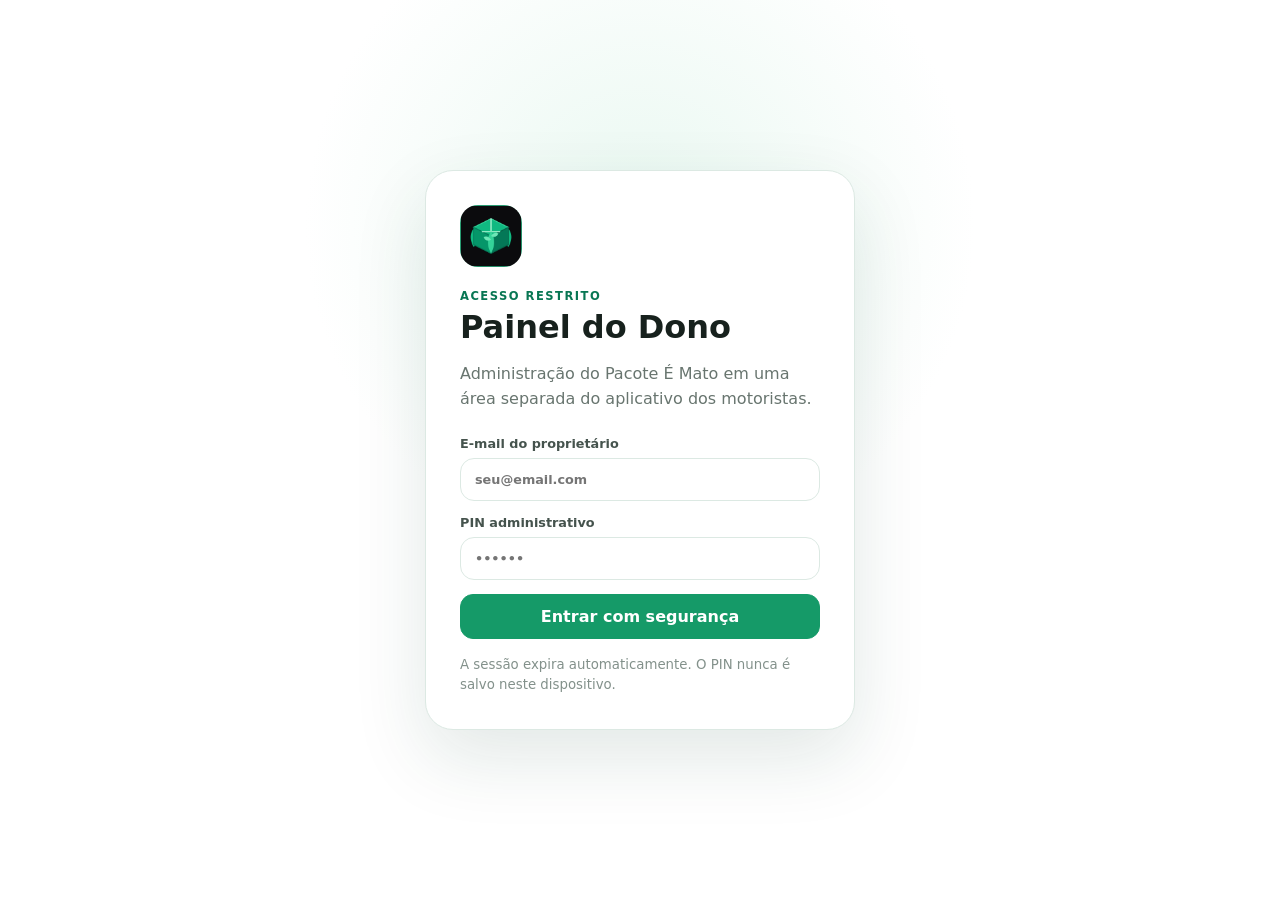
==== admin/index.html @ e5a70280 "Add files via upload" ====
<!doctype html>
<html lang="pt-BR">
<head>
  <meta charset="utf-8">
  <meta name="viewport" content="width=device-width,initial-scale=1,viewport-fit=cover">
  <meta name="referrer" content="no-referrer">
  <meta http-equiv="Content-Security-Policy" content="default-src 'self'; img-src 'self' data:; style-src 'self'; script-src 'self'; connect-src https:; object-src 'none'; base-uri 'none'; frame-ancestors 'none'; form-action 'self'; upgrade-insecure-requests">
  <title>Pacote É Mato · Painel do Dono</title>
  <link rel="icon" href="../icon-192.png">
  <link rel="stylesheet" href="admin.css?v=54">
</head>
<body>
  <div id="loginView" class="login-shell">
    <section class="login-card">
      <img src="../icon-192.png" alt="" class="logo">
      <span class="eyebrow">ACESSO RESTRITO</span>
      <h1>Painel do Dono</h1>
      <p>Administração do Pacote É Mato em uma área separada do aplicativo dos motoristas.</p>
      <form id="loginForm" autocomplete="off">
        <label>E-mail do proprietário<input id="ownerEmail" type="email" autocomplete="username" required maxlength="160" placeholder="seu@email.com"></label>
        <label>PIN administrativo<input id="ownerPin" type="password" inputmode="numeric" autocomplete="current-password" required minlength="6" maxlength="12" placeholder="••••••"></label>
        <button id="loginBtn" class="primary" type="submit">Entrar com segurança</button>
      </form>
      <div id="loginError" class="error" hidden></div>
      <small class="security-note">A sessão expira automaticamente. O PIN nunca é salvo neste dispositivo.</small>
    </section>
  </div>

  <div id="appView" class="app" hidden>
    <aside class="sidebar">
      <div class="brand"><img src="../icon-192.png" alt=""><div><strong>PACOTE É MATO</strong><span>Painel do Dono</span></div></div>
      <nav>
        <button data-view="dashboard" class="active">Dashboard</button>
        <button data-view="clientes">Clientes</button>
        <button data-view="pagamentos">Pagamentos</button>
        <button data-view="comunicados">Comunicados</button>
        <button data-view="seguranca">Segurança</button>
      </nav>
      <div class="sidebar-bottom"><span id="ownerIdentity"></span><button id="logoutBtn">Sair do painel</button></div>
    </aside>
    <main>
      <header class="topbar"><button id="menuBtn" aria-label="Menu">☰</button><div><span class="eyebrow">ADMINISTRAÇÃO</span><h2 id="pageTitle">Dashboard</h2></div><button id="refreshBtn" class="ghost">Atualizar</button></header>

      <section id="view-dashboard" class="view active">
        <div class="metrics">
          <article><span>Contas</span><strong id="metricTotal">—</strong></article>
          <article><span>Ativos</span><strong id="metricAtivos">—</strong></article>
          <article><span>Expirados</span><strong id="metricExpirados">—</strong></article>
          <article><span>Bloqueados</span><strong id="metricBloqueados">—</strong></article>
          <article><span>Vitalícios</span><strong id="metricVitalicios">—</strong></article>
          <article><span>Faturamento registrado</span><strong id="metricRevenue">—</strong></article>
        </div>
        <section class="panel"><div class="panel-head"><div><span class="eyebrow">VISÃO GERAL</span><h3>Contas recentes</h3></div><button data-go="clientes" class="ghost">Ver clientes</button></div><div id="recentClients" class="client-list"></div></section>
      </section>

      <section id="view-clientes" class="view">
        <section class="panel"><div class="panel-head"><div><span class="eyebrow">CONTAS</span><h3>Clientes</h3></div></div>
          <div class="filters"><input id="clientSearch" type="search" placeholder="Buscar por WhatsApp ou e-mail"><select id="clientFilter"><option value="todos">Todos</option><option value="ativos">Ativos</option><option value="expirados">Expirados</option><option value="bloqueados">Bloqueados</option><option value="vitalicios">Vitalícios</option></select></div>
          <div id="clientsList" class="client-list"></div>
        </section>
      </section>

      <section id="view-pagamentos" class="view"><section class="panel"><div class="panel-head"><div><span class="eyebrow">FINANCEIRO</span><h3>Pagamentos</h3></div></div><div id="paymentsList" class="payment-list"></div></section></section>

      <section id="view-comunicados" class="view"><section class="panel narrow"><span class="eyebrow">COMUNICAÇÃO</span><h3>Novo comunicado</h3><label>Mensagem<textarea id="broadcastText" maxlength="500" placeholder="Mensagem para os motoristas"></textarea></label><label>Duração<select id="broadcastHours"><option value="1">1 hora</option><option value="3">3 horas</option><option value="6">6 horas</option><option value="12">12 horas</option><option value="24">24 horas</option></select></label><div class="actions"><button id="broadcastSend" class="primary">Publicar aviso</button><button id="broadcastClear" class="ghost">Apagar aviso</button></div></section></section>

      <section id="view-seguranca" class="view"><section class="panel narrow"><span class="eyebrow">SEGURANÇA</span><h3>Proteções administrativas</h3><div class="security-grid"><div><strong>Sessão temporária</strong><span>Token assinado e com expiração curta.</span></div><div><strong>Rate limit</strong><span>Bloqueia tentativas repetidas de login.</span></div><div><strong>Origem restrita</strong><span>O gateway aceita apenas a URL do painel configurada.</span></div><div><strong>Segredos no Worker</strong><span>E-mail, PIN, senha upstream e chave da sessão não ficam no front-end.</span></div></div><p class="muted">Para a proteção máxima, o Worker administrativo antigo também deve ser alterado para aceitar operações administrativas apenas pelo gateway.</p></section></section>
    </main>
  </div>

  <div id="modal" class="modal-backdrop" hidden><section class="modal"><button id="modalClose" class="modal-close">×</button><span class="eyebrow">CLIENTE</span><h3 id="modalTitle">Gerenciar conta</h3><div id="modalBody"></div></section></div>
  <div id="toast" class="toast" hidden></div>
  <script src="config.js?v=54"></script>
  <script src="admin.js?v=54"></script>
</body>
</html>
---- admin/admin.css ----
:root{--g:#159a68;--gd:#087653;--gs:#edf9f4;--ink:#17211d;--mut:#68756f;--line:#dce9e3;--bg:#f7fbf9;--red:#c93636}*{box-sizing:border-box}html,body{margin:0;min-height:100%;font-family:Inter,system-ui,-apple-system,BlinkMacSystemFont,"Segoe UI",sans-serif;background:var(--bg);color:var(--ink)}button,input,select,textarea{font:inherit}.login-shell{min-height:100dvh;display:grid;place-items:center;padding:24px;background:radial-gradient(circle at 50% 25%,#e9f8f1,transparent 36%),#fff}.login-card{width:min(430px,100%);padding:34px;border:1px solid var(--line);border-radius:28px;background:#fff;box-shadow:0 28px 75px rgba(18,62,46,.12)}.logo{width:62px;height:62px;border-radius:18px}.eyebrow{display:block;color:var(--gd);font-size:.72rem;font-weight:900;letter-spacing:.13em}.login-card .eyebrow{margin-top:18px}.login-card h1{margin:5px 0 8px;font-size:2rem}.login-card p,.muted{color:var(--mut);line-height:1.55}.login-card form{display:grid;gap:14px;margin-top:24px}label{display:grid;gap:7px;font-size:.8rem;font-weight:800;color:#45534d}input,select,textarea{width:100%;border:1px solid var(--line);border-radius:14px;background:#fff;color:var(--ink);padding:13px 14px;outline:0}input:focus,select:focus,textarea:focus{border-color:var(--g);box-shadow:0 0 0 3px rgba(21,154,104,.11)}textarea{min-height:120px;resize:vertical}.primary,.ghost{border-radius:13px;padding:12px 15px;font-weight:900;cursor:pointer}.primary{border:1px solid var(--g);background:var(--g);color:#fff}.ghost{border:1px solid var(--line);background:#fff;color:var(--ink)}.error{margin-top:13px;padding:11px;border-radius:12px;background:#fff5f5;color:#a22;border:1px solid #f0d0d0;font-size:.8rem}.security-note{display:block;margin-top:16px;color:#83918b;line-height:1.5}.app{min-height:100dvh;display:grid;grid-template-columns:260px 1fr}.sidebar{position:sticky;top:0;height:100dvh;padding:24px 18px;display:flex;flex-direction:column;background:#fff;border-right:1px solid var(--line)}.brand{display:flex;align-items:center;gap:11px;padding:4px 6px 24px;border-bottom:1px solid var(--line)}.brand img{width:44px;height:44px;border-radius:13px}.brand strong,.brand span{display:block}.brand span{margin-top:3px;color:var(--mut);font-size:.76rem}.sidebar nav{display:grid;gap:7px;margin-top:22px}.sidebar nav button{border:0;border-radius:14px;background:transparent;padding:13px 14px;text-align:left;color:var(--ink);font-weight:850;cursor:pointer}.sidebar nav button.active,.sidebar nav button:hover{background:var(--gs);color:var(--gd)}.sidebar-bottom{margin-top:auto;display:grid;gap:10px;padding:18px 5px 0;border-top:1px solid var(--line);color:var(--mut);font-size:.75rem}.sidebar-bottom button{border:0;background:transparent;color:var(--gd);font-weight:850;text-align:left;padding:0;cursor:pointer}main{padding:28px 32px 60px;min-width:0}.topbar{display:flex;align-items:center;gap:14px;margin-bottom:24px}.topbar h2{margin:2px 0 0;font-size:1.75rem}.topbar #refreshBtn{margin-left:auto}.topbar #menuBtn{display:none;border:0;background:transparent;font-size:1.4rem;color:var(--gd)}.view{display:none}.view.active{display:block}.metrics{display:grid;grid-template-columns:repeat(3,minmax(0,1fr));gap:13px;margin-bottom:18px}.metrics article{padding:20px;border:1px solid var(--line);border-radius:19px;background:#fff;box-shadow:0 8px 25px rgba(18,62,46,.04)}.metrics span,.metrics strong{display:block}.metrics span{color:var(--mut);font-size:.75rem;font-weight:800}.metrics strong{margin-top:9px;font-size:1.55rem}.panel{padding:22px;border:1px solid var(--line);border-radius:22px;background:#fff}.panel.narrow{max-width:720px}.panel h3{margin:4px 0 0;font-size:1.18rem}.panel-head{display:flex;align-items:center;justify-content:space-between;gap:12px;margin-bottom:16px}.filters{display:grid;grid-template-columns:1fr 180px;gap:10px;margin-bottom:14px}.client-list,.payment-list{display:grid;gap:9px}.client,.payment{display:grid;grid-template-columns:minmax(0,1fr) auto;gap:12px;align-items:center;padding:14px;border:1px solid var(--line);border-radius:16px;background:#fff}.client:hover{border-color:#b9decf;background:#fbfefc}.client strong,.client span,.client small{display:block}.client span,.client small,.payment small{margin-top:3px;color:var(--mut)}.badge{display:inline-flex!important;width:max-content!important;margin-top:6px!important;padding:4px 8px;border-radius:999px;background:var(--gs);color:var(--gd)!important;font-size:.68rem;font-weight:900}.badge.blocked{background:#fff1f1;color:#9d2f2f!important}.client-actions{display:flex;gap:7px}.client-actions button{border:1px solid var(--line);border-radius:11px;background:#fff;padding:8px 10px;font-weight:800;cursor:pointer}.actions{display:flex;gap:9px;margin-top:14px}.security-grid{display:grid;grid-template-columns:1fr 1fr;gap:10px;margin-top:16px}.security-grid>div{padding:15px;border:1px solid var(--line);border-radius:15px;background:#fbfefc}.security-grid strong,.security-grid span{display:block}.security-grid span{margin-top:5px;color:var(--mut);font-size:.78rem;line-height:1.45}.modal-backdrop{position:fixed;inset:0;z-index:50;display:grid;place-items:center;padding:20px;background:rgba(10,28,20,.42);backdrop-filter:blur(5px)}.modal{position:relative;width:min(520px,100%);max-height:88dvh;overflow:auto;padding:24px;border-radius:22px;background:#fff;border:1px solid var(--line);box-shadow:0 26px 70px rgba(10,28,20,.2)}.modal-close{position:absolute;right:14px;top:14px;width:38px;height:38px;border:1px solid var(--line);border-radius:12px;background:#fff;font-size:1.3rem}.modal h3{margin:5px 44px 16px 0}.modal-grid{display:grid;gap:10px}.modal-actions{display:grid;grid-template-columns:1fr 1fr;gap:8px;margin-top:14px}.danger{color:#a22!important;border-color:#ecc!important}.toast{position:fixed;right:20px;bottom:20px;z-index:80;padding:13px 16px;border-radius:13px;background:#17211d;color:#fff;box-shadow:0 14px 34px rgba(0,0,0,.22)}[hidden]{display:none!important}@media(max-width:850px){.app{display:block}.sidebar{position:fixed;z-index:40;left:-280px;width:260px;transition:left .18s ease;box-shadow:15px 0 45px rgba(18,62,46,.15)}.sidebar.open{left:0}.topbar #menuBtn{display:block}main{padding:20px 15px 45px}.metrics{grid-template-columns:1fr 1fr}.filters{grid-template-columns:1fr}.client{grid-template-columns:1fr}.client-actions{justify-content:flex-start}.security-grid{grid-template-columns:1fr}}@media(max-width:480px){.metrics{grid-template-columns:1fr 1fr}.metrics article{padding:15px}.metrics strong{font-size:1.2rem}}
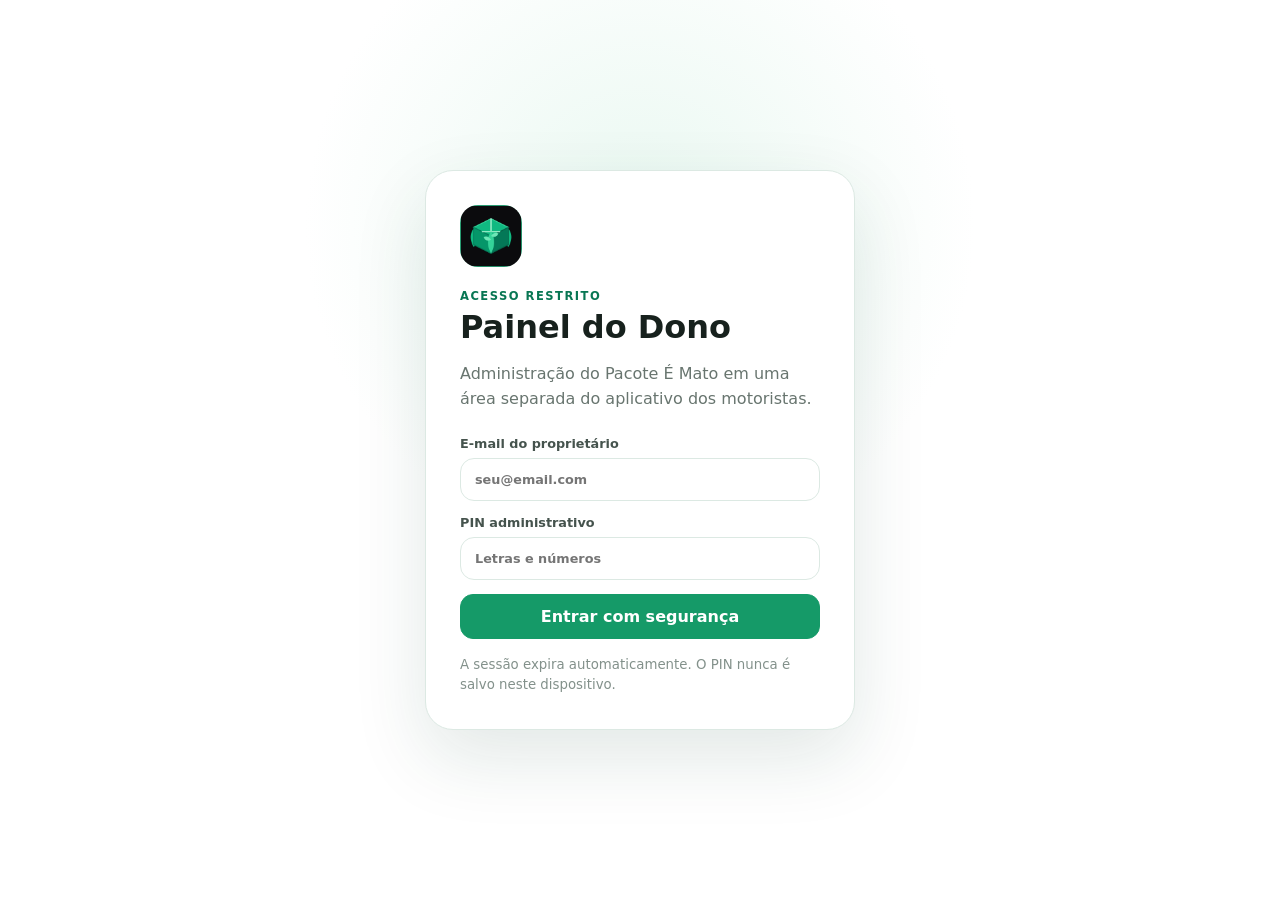
==== commit 9db9a759: "Add files via upload" ====
--- a/admin/index.html
+++ b/admin/index.html
@@ -7,7 +7,7 @@
   <meta http-equiv="Content-Security-Policy" content="default-src 'self'; img-src 'self' data:; style-src 'self'; script-src 'self'; connect-src https:; object-src 'none'; base-uri 'none'; frame-ancestors 'none'; form-action 'self'; upgrade-insecure-requests">
   <title>Pacote É Mato · Painel do Dono</title>
   <link rel="icon" href="../icon-192.png">
-  <link rel="stylesheet" href="admin.css?v=54">
+  <link rel="stylesheet" href="admin.css?v=56">
 </head>
 <body>
   <div id="loginView" class="login-shell">
@@ -18,7 +18,7 @@
       <p>Administração do Pacote É Mato em uma área separada do aplicativo dos motoristas.</p>
       <form id="loginForm" autocomplete="off">
         <label>E-mail do proprietário<input id="ownerEmail" type="email" autocomplete="username" required maxlength="160" placeholder="seu@email.com"></label>
-        <label>PIN administrativo<input id="ownerPin" type="password" inputmode="numeric" autocomplete="current-password" required minlength="6" maxlength="12" placeholder="••••••"></label>
+        <label>PIN administrativo<input id="ownerPin" type="password" inputmode="text" autocomplete="current-password" autocapitalize="none" spellcheck="false" required minlength="6" maxlength="64" placeholder="Letras e números"></label>
         <button id="loginBtn" class="primary" type="submit">Entrar com segurança</button>
       </form>
       <div id="loginError" class="error" hidden></div>
@@ -70,7 +70,7 @@
 
   <div id="modal" class="modal-backdrop" hidden><section class="modal"><button id="modalClose" class="modal-close">×</button><span class="eyebrow">CLIENTE</span><h3 id="modalTitle">Gerenciar conta</h3><div id="modalBody"></div></section></div>
   <div id="toast" class="toast" hidden></div>
-  <script src="config.js?v=54"></script>
-  <script src="admin.js?v=54"></script>
+  <script src="config.js?v=56"></script>
+  <script src="admin.js?v=56"></script>
 </body>
 </html>
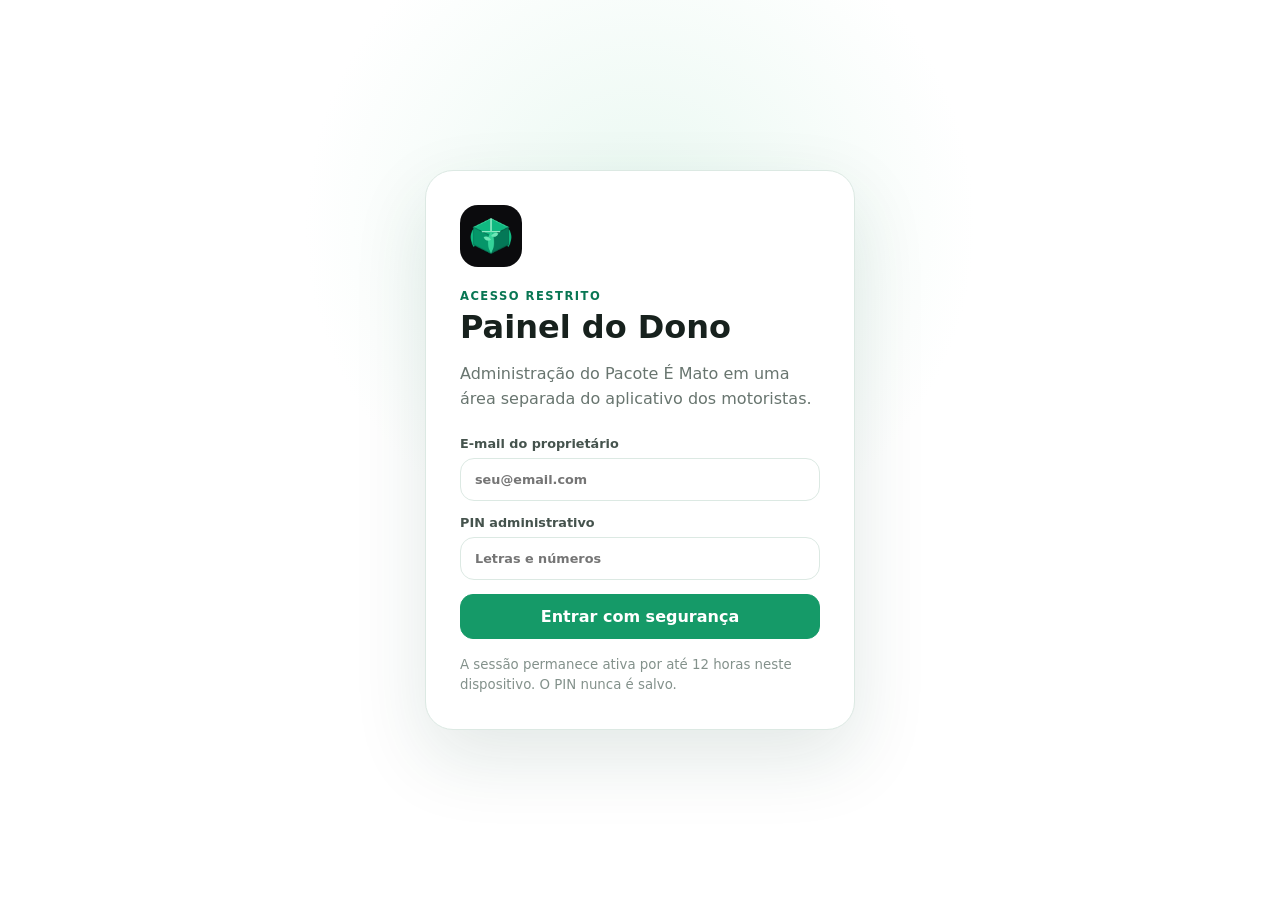
==== commit 403f40fd: "Add files via upload" ====
--- a/admin/index.html
+++ b/admin/index.html
@@ -7,7 +7,7 @@
   <meta http-equiv="Content-Security-Policy" content="default-src 'self'; img-src 'self' data:; style-src 'self'; script-src 'self'; connect-src https:; object-src 'none'; base-uri 'none'; frame-ancestors 'none'; form-action 'self'; upgrade-insecure-requests">
   <title>Pacote É Mato · Painel do Dono</title>
   <link rel="icon" href="../icon-192.png">
-  <link rel="stylesheet" href="admin.css?v=56">
+  <link rel="stylesheet" href="admin.css?v=68">
 </head>
 <body>
   <div id="loginView" class="login-shell">
@@ -22,7 +22,7 @@
         <button id="loginBtn" class="primary" type="submit">Entrar com segurança</button>
       </form>
       <div id="loginError" class="error" hidden></div>
-      <small class="security-note">A sessão expira automaticamente. O PIN nunca é salvo neste dispositivo.</small>
+      <small class="security-note">A sessão permanece ativa por até 12 horas neste dispositivo. O PIN nunca é salvo.</small>
     </section>
   </div>
 
@@ -54,9 +54,19 @@
       </section>
 
       <section id="view-clientes" class="view">
-        <section class="panel"><div class="panel-head"><div><span class="eyebrow">CONTAS</span><h3>Clientes</h3></div></div>
-          <div class="filters"><input id="clientSearch" type="search" placeholder="Buscar por WhatsApp ou e-mail"><select id="clientFilter"><option value="todos">Todos</option><option value="ativos">Ativos</option><option value="expirados">Expirados</option><option value="bloqueados">Bloqueados</option><option value="vitalicios">Vitalícios</option></select></div>
-          <div id="clientsList" class="client-list"></div>
+        <section class="panel"><div class="panel-head"><div><span class="eyebrow">CONTAS</span><h3>Clientes por tipo de acesso</h3></div></div>
+          <div id="clientCategoryBar" class="category-bar" aria-label="Categorias de clientes">
+            <button type="button" class="category-card active" data-client-filter="todos"><span>Todos</span><strong id="countTodos">0</strong></button>
+            <button type="button" class="category-card" data-client-filter="mensal"><span>Mensal</span><strong id="countMensal">0</strong></button>
+            <button type="button" class="category-card" data-client-filter="trimestral"><span>Trimestral</span><strong id="countTrimestral">0</strong></button>
+            <button type="button" class="category-card" data-client-filter="semanal"><span>Semanal</span><strong id="countSemanal">0</strong></button>
+            <button type="button" class="category-card" data-client-filter="teste"><span>Teste grátis</span><strong id="countTeste">0</strong></button>
+            <button type="button" class="category-card" data-client-filter="vitalicio"><span>Vitalícios</span><strong id="countVitalicio">0</strong></button>
+            <button type="button" class="category-card" data-client-filter="expirados"><span>Expirados</span><strong id="countExpirados">0</strong></button>
+            <button type="button" class="category-card" data-client-filter="bloqueados"><span>Bloqueados</span><strong id="countBloqueados">0</strong></button>
+          </div>
+          <div class="filters filters-single"><input id="clientSearch" type="search" placeholder="Buscar por WhatsApp, e-mail ou plano"></div>
+          <div id="clientsList" class="client-groups"></div>
         </section>
       </section>
 
@@ -64,13 +74,13 @@
 
       <section id="view-comunicados" class="view"><section class="panel narrow"><span class="eyebrow">COMUNICAÇÃO</span><h3>Novo comunicado</h3><label>Mensagem<textarea id="broadcastText" maxlength="500" placeholder="Mensagem para os motoristas"></textarea></label><label>Duração<select id="broadcastHours"><option value="1">1 hora</option><option value="3">3 horas</option><option value="6">6 horas</option><option value="12">12 horas</option><option value="24">24 horas</option></select></label><div class="actions"><button id="broadcastSend" class="primary">Publicar aviso</button><button id="broadcastClear" class="ghost">Apagar aviso</button></div></section></section>
 
-      <section id="view-seguranca" class="view"><section class="panel narrow"><span class="eyebrow">SEGURANÇA</span><h3>Proteções administrativas</h3><div class="security-grid"><div><strong>Sessão temporária</strong><span>Token assinado e com expiração curta.</span></div><div><strong>Rate limit</strong><span>Bloqueia tentativas repetidas de login.</span></div><div><strong>Origem restrita</strong><span>O gateway aceita apenas a URL do painel configurada.</span></div><div><strong>Segredos no Worker</strong><span>E-mail, PIN, senha upstream e chave da sessão não ficam no front-end.</span></div></div><p class="muted">Para a proteção máxima, o Worker administrativo antigo também deve ser alterado para aceitar operações administrativas apenas pelo gateway.</p></section></section>
+      <section id="view-seguranca" class="view"><section class="panel narrow"><span class="eyebrow">SEGURANÇA</span><h3>Proteções administrativas</h3><div class="security-grid"><div><strong>Sessão temporária</strong><span>Token assinado, persistente no dispositivo e válido por até 12 horas.</span></div><div><strong>Rate limit</strong><span>Bloqueia tentativas repetidas de login.</span></div><div><strong>Origem restrita</strong><span>O Worker aceita o painel somente a partir da origem administrativa autorizada.</span></div><div><strong>Segredos no Worker</strong><span>E-mail autorizado, PIN e chave da sessão ficam protegidos como secrets no Worker.</span></div></div><p class="muted">Ao clicar em Sair, a sessão local é apagada imediatamente e o próximo acesso exige e-mail e PIN novamente.</p></section></section>
     </main>
   </div>
 
   <div id="modal" class="modal-backdrop" hidden><section class="modal"><button id="modalClose" class="modal-close">×</button><span class="eyebrow">CLIENTE</span><h3 id="modalTitle">Gerenciar conta</h3><div id="modalBody"></div></section></div>
   <div id="toast" class="toast" hidden></div>
-  <script src="config.js?v=56"></script>
-  <script src="admin.js?v=56"></script>
+  <script src="config.js?v=68"></script>
+  <script src="admin.js?v=68"></script>
 </body>
 </html>
--- a/admin/admin.css
+++ b/admin/admin.css
@@ -1,2 +1,6 @@
 
 :root{--g:#159a68;--gd:#087653;--gs:#edf9f4;--ink:#17211d;--mut:#68756f;--line:#dce9e3;--bg:#f7fbf9;--red:#c93636}*{box-sizing:border-box}html,body{margin:0;min-height:100%;font-family:Inter,system-ui,-apple-system,BlinkMacSystemFont,"Segoe UI",sans-serif;background:var(--bg);color:var(--ink)}button,input,select,textarea{font:inherit}.login-shell{min-height:100dvh;display:grid;place-items:center;padding:24px;background:radial-gradient(circle at 50% 25%,#e9f8f1,transparent 36%),#fff}.login-card{width:min(430px,100%);padding:34px;border:1px solid var(--line);border-radius:28px;background:#fff;box-shadow:0 28px 75px rgba(18,62,46,.12)}.logo{width:62px;height:62px;border-radius:18px}.eyebrow{display:block;color:var(--gd);font-size:.72rem;font-weight:900;letter-spacing:.13em}.login-card .eyebrow{margin-top:18px}.login-card h1{margin:5px 0 8px;font-size:2rem}.login-card p,.muted{color:var(--mut);line-height:1.55}.login-card form{display:grid;gap:14px;margin-top:24px}label{display:grid;gap:7px;font-size:.8rem;font-weight:800;color:#45534d}input,select,textarea{width:100%;border:1px solid var(--line);border-radius:14px;background:#fff;color:var(--ink);padding:13px 14px;outline:0}input:focus,select:focus,textarea:focus{border-color:var(--g);box-shadow:0 0 0 3px rgba(21,154,104,.11)}textarea{min-height:120px;resize:vertical}.primary,.ghost{border-radius:13px;padding:12px 15px;font-weight:900;cursor:pointer}.primary{border:1px solid var(--g);background:var(--g);color:#fff}.ghost{border:1px solid var(--line);background:#fff;color:var(--ink)}.error{margin-top:13px;padding:11px;border-radius:12px;background:#fff5f5;color:#a22;border:1px solid #f0d0d0;font-size:.8rem}.security-note{display:block;margin-top:16px;color:#83918b;line-height:1.5}.app{min-height:100dvh;display:grid;grid-template-columns:260px 1fr}.sidebar{position:sticky;top:0;height:100dvh;padding:24px 18px;display:flex;flex-direction:column;background:#fff;border-right:1px solid var(--line)}.brand{display:flex;align-items:center;gap:11px;padding:4px 6px 24px;border-bottom:1px solid var(--line)}.brand img{width:44px;height:44px;border-radius:13px}.brand strong,.brand span{display:block}.brand span{margin-top:3px;color:var(--mut);font-size:.76rem}.sidebar nav{display:grid;gap:7px;margin-top:22px}.sidebar nav button{border:0;border-radius:14px;background:transparent;padding:13px 14px;text-align:left;color:var(--ink);font-weight:850;cursor:pointer}.sidebar nav button.active,.sidebar nav button:hover{background:var(--gs);color:var(--gd)}.sidebar-bottom{margin-top:auto;display:grid;gap:10px;padding:18px 5px 0;border-top:1px solid var(--line);color:var(--mut);font-size:.75rem}.sidebar-bottom button{border:0;background:transparent;color:var(--gd);font-weight:850;text-align:left;padding:0;cursor:pointer}main{padding:28px 32px 60px;min-width:0}.topbar{display:flex;align-items:center;gap:14px;margin-bottom:24px}.topbar h2{margin:2px 0 0;font-size:1.75rem}.topbar #refreshBtn{margin-left:auto}.topbar #menuBtn{display:none;border:0;background:transparent;font-size:1.4rem;color:var(--gd)}.view{display:none}.view.active{display:block}.metrics{display:grid;grid-template-columns:repeat(3,minmax(0,1fr));gap:13px;margin-bottom:18px}.metrics article{padding:20px;border:1px solid var(--line);border-radius:19px;background:#fff;box-shadow:0 8px 25px rgba(18,62,46,.04)}.metrics span,.metrics strong{display:block}.metrics span{color:var(--mut);font-size:.75rem;font-weight:800}.metrics strong{margin-top:9px;font-size:1.55rem}.panel{padding:22px;border:1px solid var(--line);border-radius:22px;background:#fff}.panel.narrow{max-width:720px}.panel h3{margin:4px 0 0;font-size:1.18rem}.panel-head{display:flex;align-items:center;justify-content:space-between;gap:12px;margin-bottom:16px}.filters{display:grid;grid-template-columns:1fr 180px;gap:10px;margin-bottom:14px}.client-list,.payment-list{display:grid;gap:9px}.client,.payment{display:grid;grid-template-columns:minmax(0,1fr) auto;gap:12px;align-items:center;padding:14px;border:1px solid var(--line);border-radius:16px;background:#fff}.client:hover{border-color:#b9decf;background:#fbfefc}.client strong,.client span,.client small{display:block}.client span,.client small,.payment small{margin-top:3px;color:var(--mut)}.badge{display:inline-flex!important;width:max-content!important;margin-top:6px!important;padding:4px 8px;border-radius:999px;background:var(--gs);color:var(--gd)!important;font-size:.68rem;font-weight:900}.badge.blocked{background:#fff1f1;color:#9d2f2f!important}.client-actions{display:flex;gap:7px}.client-actions button{border:1px solid var(--line);border-radius:11px;background:#fff;padding:8px 10px;font-weight:800;cursor:pointer}.actions{display:flex;gap:9px;margin-top:14px}.security-grid{display:grid;grid-template-columns:1fr 1fr;gap:10px;margin-top:16px}.security-grid>div{padding:15px;border:1px solid var(--line);border-radius:15px;background:#fbfefc}.security-grid strong,.security-grid span{display:block}.security-grid span{margin-top:5px;color:var(--mut);font-size:.78rem;line-height:1.45}.modal-backdrop{position:fixed;inset:0;z-index:50;display:grid;place-items:center;padding:20px;background:rgba(10,28,20,.42);backdrop-filter:blur(5px)}.modal{position:relative;width:min(520px,100%);max-height:88dvh;overflow:auto;padding:24px;border-radius:22px;background:#fff;border:1px solid var(--line);box-shadow:0 26px 70px rgba(10,28,20,.2)}.modal-close{position:absolute;right:14px;top:14px;width:38px;height:38px;border:1px solid var(--line);border-radius:12px;background:#fff;font-size:1.3rem}.modal h3{margin:5px 44px 16px 0}.modal-grid{display:grid;gap:10px}.modal-actions{display:grid;grid-template-columns:1fr 1fr;gap:8px;margin-top:14px}.danger{color:#a22!important;border-color:#ecc!important}.toast{position:fixed;right:20px;bottom:20px;z-index:80;padding:13px 16px;border-radius:13px;background:#17211d;color:#fff;box-shadow:0 14px 34px rgba(0,0,0,.22)}[hidden]{display:none!important}@media(max-width:850px){.app{display:block}.sidebar{position:fixed;z-index:40;left:-280px;width:260px;transition:left .18s ease;box-shadow:15px 0 45px rgba(18,62,46,.15)}.sidebar.open{left:0}.topbar #menuBtn{display:block}main{padding:20px 15px 45px}.metrics{grid-template-columns:1fr 1fr}.filters{grid-template-columns:1fr}.client{grid-template-columns:1fr}.client-actions{justify-content:flex-start}.security-grid{grid-template-columns:1fr}}@media(max-width:480px){.metrics{grid-template-columns:1fr 1fr}.metrics article{padding:15px}.metrics strong{font-size:1.2rem}}
+
+/* V68 — categorias de acesso, dias restantes e leitura rápida */
+.category-bar{display:grid;grid-template-columns:repeat(4,minmax(120px,1fr));gap:9px;margin-bottom:14px}.category-card{display:flex;align-items:center;justify-content:space-between;gap:9px;min-height:58px;padding:12px 13px;border:1px solid var(--line);border-radius:15px;background:#fff;color:var(--ink);cursor:pointer;text-align:left}.category-card span{font-size:.76rem;font-weight:850}.category-card strong{min-width:30px;padding:5px 8px;border-radius:999px;background:var(--gs);color:var(--gd);text-align:center}.category-card.active{border-color:#8fd0b8;background:var(--gs);box-shadow:0 0 0 2px rgba(21,154,104,.07)}.filters-single{grid-template-columns:1fr}.client-groups{display:grid;gap:18px}.client-group{overflow:hidden;border:1px solid var(--line);border-radius:18px;background:#fbfefc}.client-group>header{display:flex;align-items:center;justify-content:space-between;padding:13px 15px;border-bottom:1px solid var(--line);background:#f7fbf9}.client-group>header h4{margin:2px 0 0;font-size:1rem}.client-group>header>strong{display:grid;place-items:center;min-width:34px;height:34px;border-radius:999px;background:#fff;border:1px solid var(--line);color:var(--gd)}.client-group .client-list{padding:9px}.client-group .client{border:0;border-bottom:1px solid var(--line);border-radius:0}.client-group .client:last-child{border-bottom:0}.client-title-row{display:flex;align-items:center;gap:8px;flex-wrap:wrap}.plan-badge{display:inline-flex!important;width:max-content!important;margin:0!important;padding:4px 8px;border-radius:999px;background:#edf9f4;color:#087653!important;font-size:.66rem!important;font-weight:900}.client-time{display:grid;gap:1px;margin-top:8px}.client-time>strong{font-size:.82rem}.client-time>small{margin:0!important;font-size:.71rem}.client-time.active>strong,.client-time.lifetime>strong{color:#087653}.client-time.warning>strong{color:#8b6400}.client-time.expired>strong{color:#8a4d20}.client-time.blocked>strong{color:#5e6863}.badge.expired{background:#fff6ec;color:#8a4d20!important}.modal-account-summary{display:grid;gap:5px;padding:13px;border:1px solid var(--line);border-radius:14px;background:#fbfefc}.modal-account-summary small{color:var(--mut)}
+@media(max-width:1000px){.category-bar{grid-template-columns:repeat(2,minmax(120px,1fr))}}@media(max-width:480px){.category-bar{grid-template-columns:1fr 1fr}.category-card{min-height:52px;padding:10px}.client-group .client-list{padding:4px}.client-group .client{padding:12px}}
